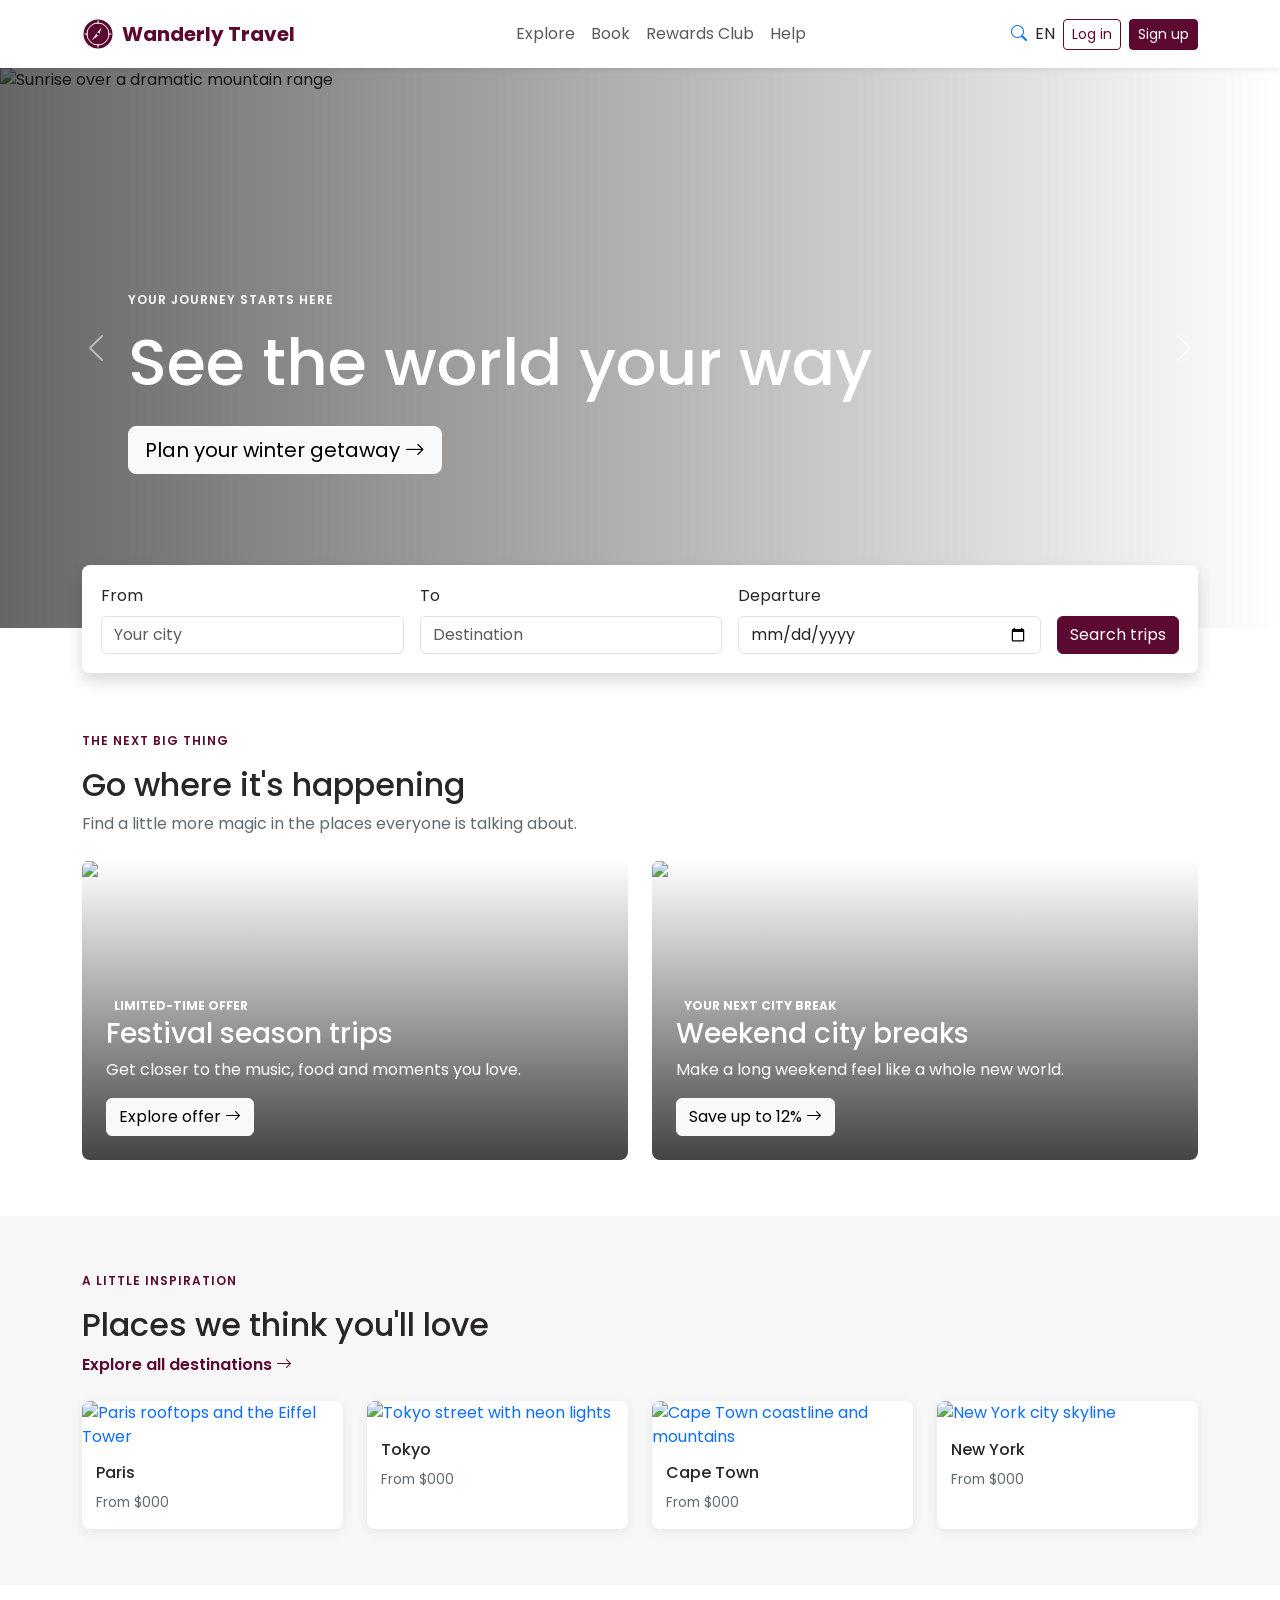
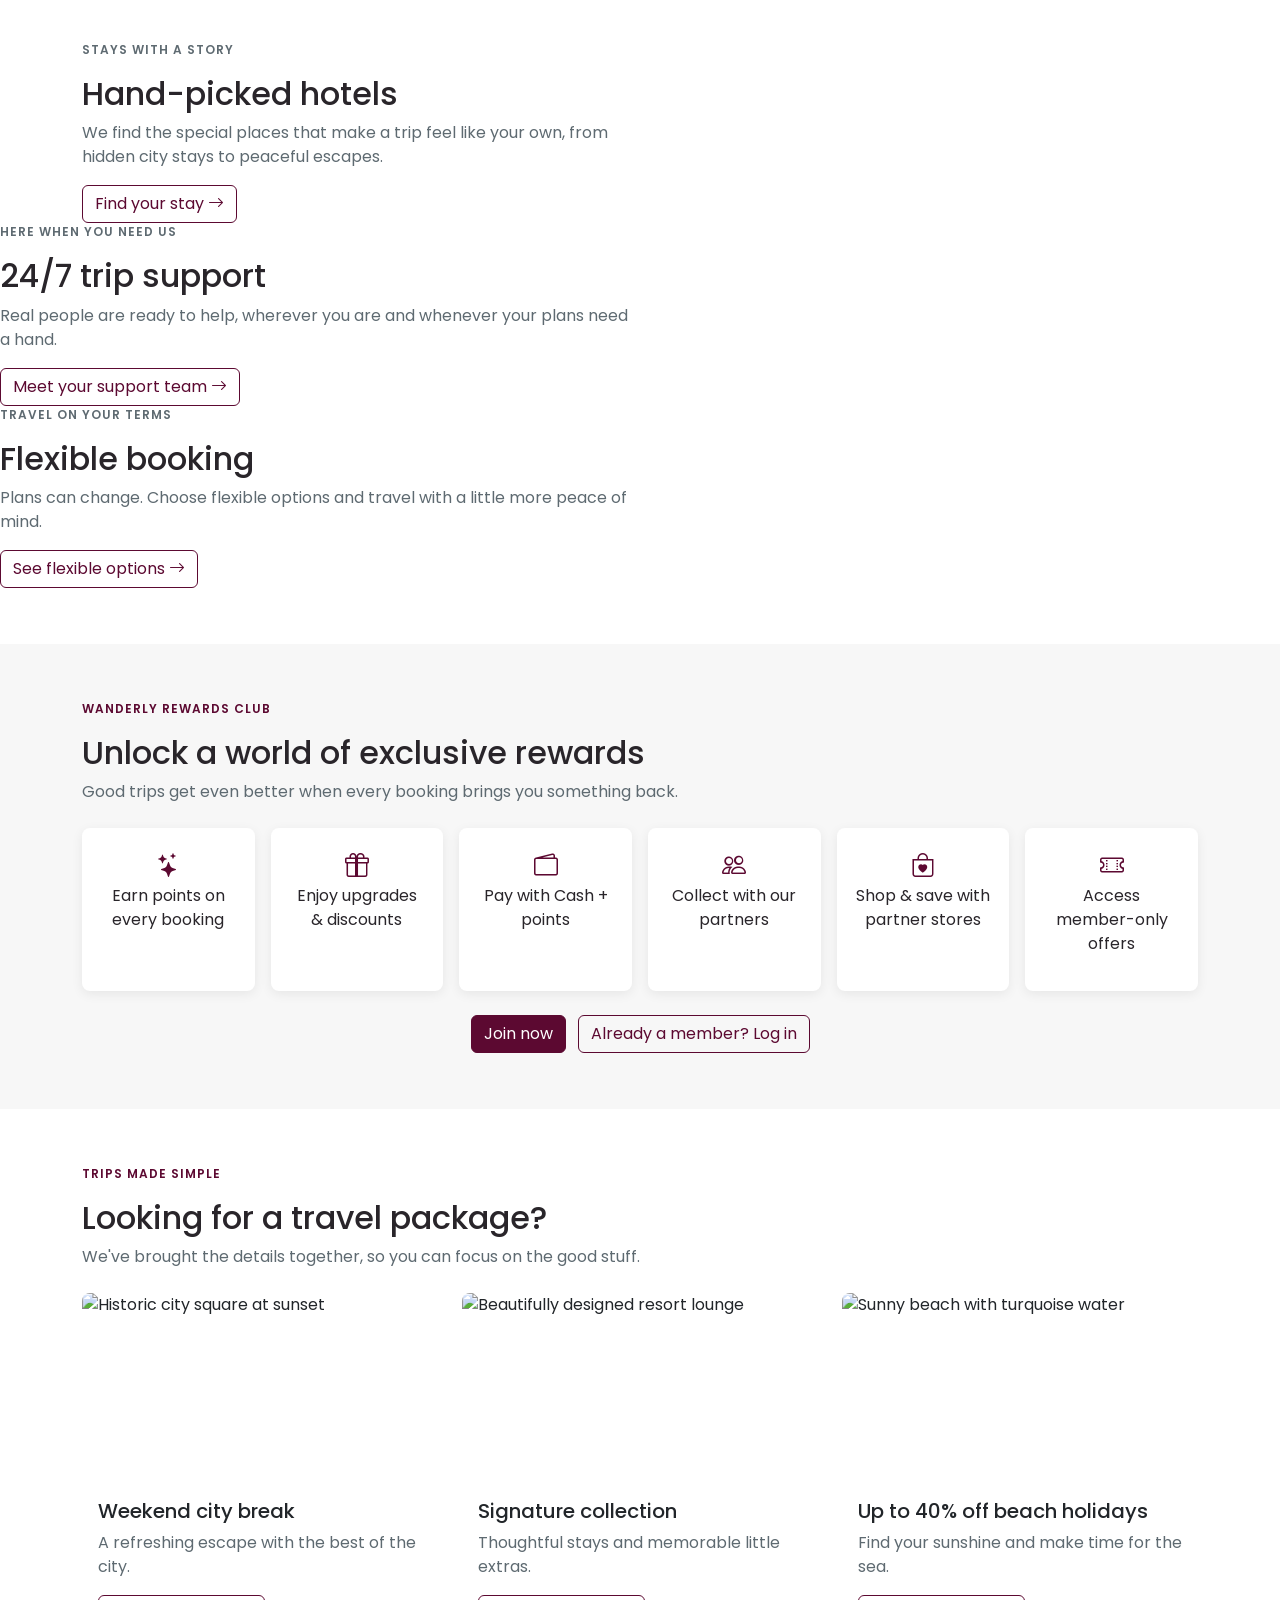
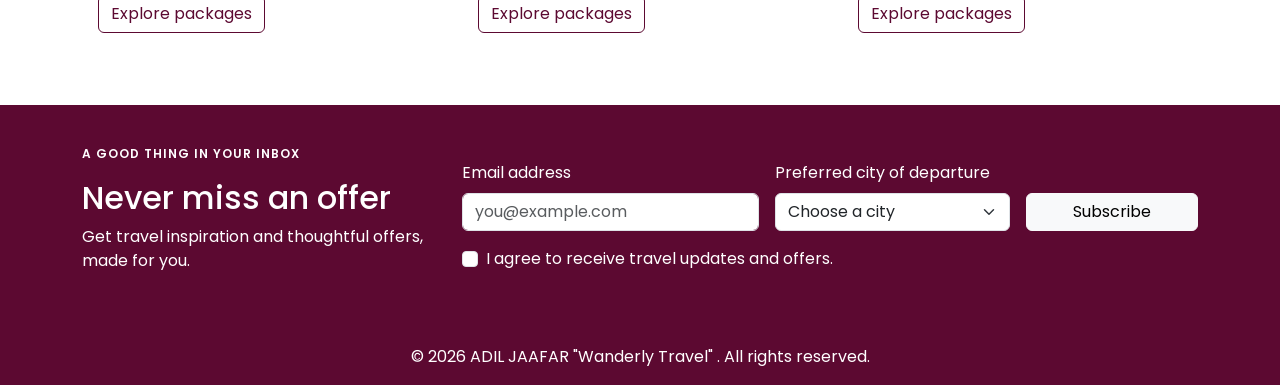
==== index.html @ 96614639 "Update navbar link from wanderly.html to index.html" ====
<!-- main sitweb wanderly-->

<!doctype html>
<html lang="en">
  <head>
    <meta charset="utf-8">
    <meta name="viewport" content="width=device-width, initial-scale=1">
    <meta name="description" content="Discover thoughtful trips and unforgettable destinations with Wanderly Travel.">
    <title>Wanderly Travel | Your journey starts here</title>
    <link href="https://cdn.jsdelivr.net/npm/bootstrap@5.3.3/dist/css/bootstrap.min.css" rel="stylesheet">
    <link href="https://cdn.jsdelivr.net/npm/bootstrap-icons@1.11.3/font/bootstrap-icons.css" rel="stylesheet">
    <link href="https://fonts.googleapis.com/css2?family=Poppins:wght@400;500;600;700&display=swap" rel="stylesheet">
    <link href="style.css" rel="stylesheet">
  </head>
  <body>
    <!-- Shared navigation -->
    <nav class="navbar navbar-expand-lg navbar-light bg-white sticky-top shadow-sm">
      <div class="container">
        <a class="navbar-brand logo" href="index.html">
          <img src="wanderly-logo.svg" alt="Wanderly Travel logo">
          <span>Wanderly Travel</span>
        </a>
        <button class="navbar-toggler" type="button" data-bs-toggle="collapse" data-bs-target="#navLinks" aria-controls="navLinks" aria-expanded="false" aria-label="Toggle navigation">
          <span class="navbar-toggler-icon"></span>
        </button>
        <div class="collapse navbar-collapse" id="navLinks">
          <ul class="navbar-nav mx-auto">
            <li class="nav-item">
              <a class="nav-link" href="explore.html">Explore</a>
            </li>
            <li class="nav-item">
              <a class="nav-link" href="book.html">Book</a>
            </li>
            <li class="nav-item">
              <a class="nav-link" href="rewards.html">Rewards Club</a>
            </li>
            <li class="nav-item">
              <a class="nav-link" href="help.html">Help</a>
            </li>
          </ul>
          <div class="nav-buttons d-flex align-items-center gap-2">
            <a class="search-link" href="#" aria-label="Search">
              <i class="bi bi-search"></i>
            </a>
            <span class="language">EN</span>
            <a class="btn btn-outline-main btn-sm" href="rewards.html">Log in</a>
            <a class="btn btn-main btn-sm" href="rewards.html">Sign up</a>
          </div>
        </div>
      </div>
    </nav>
    <main>
      <!-- Hero carousel -->
      <section class="hero">
        <div id="carousel" class="carousel slide" data-bs-ride="carousel">
          <div class="carousel-indicators">
            <button type="button" data-bs-target="#carousel" data-bs-slide-to="0" class="active" aria-current="true" aria-label="Slide 1"></button>
            <button type="button" data-bs-target="#carousel" data-bs-slide-to="1" aria-label="Slide 2"></button>
            <button type="button" data-bs-target="#carousel" data-bs-slide-to="2" aria-label="Slide 3"></button>
          </div>
          <div class="carousel-inner">
            <div class="carousel-item active">
              <img src="https://picsum.photos/seed/mountainjourney/1800/850" class="d-block w-100 hero-photo" alt="Sunrise over a dramatic mountain range">
              <div class="carousel-caption hero-text">
                <p class="sub-title text-white">YOUR JOURNEY STARTS HERE</p>
                <h1>See the world your way</h1>
                <a href="book.html" class="btn btn-light btn-lg mt-3">
                  Plan your winter getaway
                  <i class="bi bi-arrow-right"></i>
                </a>
              </div>
            </div>
            <div class="carousel-item">
              <img src="https://picsum.photos/seed/coastaljourney/1800/850" class="d-block w-100 hero-photo" alt="Colorful seaside town on the coast">
              <div class="carousel-caption hero-text">
                <p class="sub-title text-white">FIND YOUR NEXT FAVOURITE PLACE</p>
                <h1>See the world your way</h1>
                <a href="book.html" class="btn btn-light btn-lg mt-3">
                  Plan your winter getaway
                  <i class="bi bi-arrow-right"></i>
                </a>
              </div>
            </div>
            <div class="carousel-item">
              <img src="https://picsum.photos/seed/cityjourney/1800/850" class="d-block w-100 hero-photo" alt="City skyline glowing at sunset">
              <div class="carousel-caption hero-text">
                <p class="sub-title text-white">MAKE EVERY MOMENT COUNT</p>
                <h1>See the world your way</h1>
                <a href="book.html" class="btn btn-light btn-lg mt-3">
                  Plan your winter getaway
                  <i class="bi bi-arrow-right"></i>
                </a>
              </div>
            </div>
          </div>
          <button class="carousel-control-prev" type="button" data-bs-target="#carousel" data-bs-slide="prev" aria-label="Previous slide">
            <span class="carousel-control-prev-icon"></span>
          </button>
          <button class="carousel-control-next" type="button" data-bs-target="#carousel" data-bs-slide="next" aria-label="Next slide">
            <span class="carousel-control-next-icon"></span>
          </button>
        </div>
        <!-- Simple booking form overlaps the hero -->
        <div class="container search-box">
          <form id="searchForm" class="search-form shadow" novalidate>
            <div class="row g-3 align-items-end">
              <div class="col-md">
                <label class="form-label" for="from">From</label>
                <input class="form-control" id="from" name="from" placeholder="Your city" required>
              </div>
              <div class="col-md">
                <label class="form-label" for="to">To</label>
                <input class="form-control" id="to" name="to" placeholder="Destination" required>
              </div>
              <div class="col-md">
                <label class="form-label" for="date">Departure</label>
                <input class="form-control" type="date" id="date" name="departure" required>
              </div>
              <div class="col-md-auto">
                <button class="btn btn-main" type="submit">Search trips</button>
              </div>
            </div>
            <div class="form-message" aria-live="polite"></div>
          </form>
        </div>
      </section>
      <section class="section">
        <div class="container">
          <div class="heading">
            <p class="sub-title">THE NEXT BIG THING</p>
            <h2>Go where it's happening</h2>
            <p>Find a little more magic in the places everyone is talking about.</p>
          </div>
          <div class="row g-4">
            <div class="col-md-6">
              <article class="offer-card">
                <img src="https://picsum.photos/seed/festivaltrip/900/560" alt="Festival lights and a lively crowd">
                <div class="offer-text">
                  <span class="badge rounded-pill">LIMITED-TIME OFFER</span>
                  <h3>Festival season trips</h3>
                  <p>Get closer to the music, food and moments you love.</p>
                  <a href="explore.html" class="btn btn-light">
                    Explore offer
                    <i class="bi bi-arrow-right"></i>
                  </a>
                </div>
              </article>
            </div>
            <div class="col-md-6">
              <article class="offer-card">
                <img src="https://picsum.photos/seed/weekendcity/900/560" alt="European city street ready for a weekend visit">
                <div class="offer-text">
                  <span class="badge rounded-pill">YOUR NEXT CITY BREAK</span>
                  <h3>Weekend city breaks</h3>
                  <p>Make a long weekend feel like a whole new world.</p>
                  <a href="book.html" class="btn btn-light">
                    Save up to 12%
                    <i class="bi bi-arrow-right"></i>
                  </a>
                </div>
              </article>
            </div>
          </div>
        </div>
      </section>
      <section class="section bg-light-custom">
        <div class="container">
          <div class="heading">
            <p class="sub-title">A LITTLE INSPIRATION</p>
            <h2>Places we think you'll love</h2>
            <a href="explore.html" class="simple-link">
              Explore all destinations
              <i class="bi bi-arrow-right"></i>
            </a>
          </div>
          <div class="row g-4">
            <div class="col-6 col-lg-3">
              <a href="explore.html" class="place-card">
                <img src="https://picsum.photos/seed/paris/800/600" alt="Paris rooftops and the Eiffel Tower">
                <div>
                  <h3>Paris</h3>
                  <span>From $000</span>
                </div>
              </a>
            </div>
            <div class="col-6 col-lg-3">
              <a href="explore.html" class="place-card">
                <img src="https://picsum.photos/seed/tokyo/800/600" alt="Tokyo street with neon lights">
                <div>
                  <h3>Tokyo</h3>
                  <span>From $000</span>
                </div>
              </a>
            </div>
            <div class="col-6 col-lg-3">
              <a href="explore.html" class="place-card">
                <img src="https://picsum.photos/seed/capetown/800/600" alt="Cape Town coastline and mountains">
                <div>
                  <h3>Cape Town</h3>
                  <span>From $000</span>
                </div>
              </a>
            </div>
            <div class="col-6 col-lg-3">
              <a href="explore.html" class="place-card">
                <img src="https://picsum.photos/seed/newyork/800/600" alt="New York city skyline">
                <div>
                  <h3>New York</h3>
                  <span>From $000</span>
                </div>
              </a>
            </div>
          </div>
        </div>
      </section>
      <section class="section">
        <div class="container">
          <div class="row g-5 align-items-center highlight">
            <div class="col-md-6"></div>
          </div>
          <div class="col-md-6 highlight-text">
            <p class="sub-title">STAYS WITH A STORY</p>
            <h2>Hand-picked hotels</h2>
            <p>We find the special places that make a trip feel like your own, from hidden city stays to peaceful escapes.</p>
            <a href="book.html" class="btn btn-outline-main">
              Find your stay
              <i class="bi bi-arrow-right"></i>
            </a>
          </div>
        </div>
        <div class="row g-5 align-items-center highlight flex-md-row-reverse">
          <div class="col-md-6"></div>
        </div>
        <div class="col-md-6 highlight-text">
          <p class="sub-title">HERE WHEN YOU NEED US</p>
          <h2>24/7 trip support</h2>
          <p>Real people are ready to help, wherever you are and whenever your plans need a hand.</p>
          <a href="help.html" class="btn btn-outline-main">
            Meet your support team
            <i class="bi bi-arrow-right"></i>
          </a>
        </div>
      </div>
      <div class="row g-5 align-items-center highlight">
        <div class="col-md-6"></div>
      </div>
      <div class="col-md-6 highlight-text">
        <p class="sub-title">TRAVEL ON YOUR TERMS</p>
        <h2>Flexible booking</h2>
        <p>Plans can change. Choose flexible options and travel with a little more peace of mind.</p>
        <a href="book.html" class="btn btn-outline-main">
          See flexible options
          <i class="bi bi-arrow-right"></i>
        </a>
      </div>
    </div>
  </div>
</section>
<section class="section bg-light-custom">
  <div class="container">
    <div class="heading">
      <p class="sub-title">WANDERLY REWARDS CLUB</p>
      <h2>Unlock a world of exclusive rewards</h2>
      <p>Good trips get even better when every booking brings you something back.</p>
    </div>
    <div class="row g-3">
      <div class="col-6 col-md-4 col-lg-2">
        <div class="benefit">
          <i class="bi bi-stars"></i>
          <p>Earn points on every booking</p>
        </div>
      </div>
      <div class="col-6 col-md-4 col-lg-2">
        <div class="benefit">
          <i class="bi bi-gift"></i>
          <p>Enjoy upgrades &amp; discounts</p>
        </div>
      </div>
      <div class="col-6 col-md-4 col-lg-2">
        <div class="benefit">
          <i class="bi bi-wallet2"></i>
          <p>Pay with Cash + points</p>
        </div>
      </div>
      <div class="col-6 col-md-4 col-lg-2">
        <div class="benefit">
          <i class="bi bi-people"></i>
          <p>Collect with our partners</p>
        </div>
      </div>
      <div class="col-6 col-md-4 col-lg-2">
        <div class="benefit">
          <i class="bi bi-bag-heart"></i>
          <p>Shop &amp; save with partner stores</p>
        </div>
      </div>
      <div class="col-6 col-md-4 col-lg-2">
        <div class="benefit">
          <i class="bi bi-ticket-perforated"></i>
          <p>Access member-only offers</p>
        </div>
      </div>
    </div>
    <div class="text-center mt-4">
      <a class="btn btn-main me-2" href="rewards.html">Join now</a>
      <a class="btn btn-outline-main" href="rewards.html">Already a member? Log in</a>
    </div>
  </div>
</section>
<section class="section">
  <div class="container">
    <div class="heading">
      <p class="sub-title">TRIPS MADE SIMPLE</p>
      <h2>Looking for a travel package?</h2>
      <p>We've brought the details together, so you can focus on the good stuff.</p>
    </div>
    <div class="row g-4">
      <div class="col-md-4">
        <div class="card package h-100">
          <img src="https://picsum.photos/seed/packagecity/800/500" class="card-img-top" alt="Historic city square at sunset">
          <div class="card-body">
            <h3 class="h5">Weekend city break</h3>
            <p>A refreshing escape with the best of the city.</p>
            <a href="book.html" class="btn btn-outline-main">Explore packages</a>
          </div>
        </div>
      </div>
      <div class="col-md-4">
        <div class="card package h-100">
          <img src="https://picsum.photos/seed/packagecollection/800/500" class="card-img-top" alt="Beautifully designed resort lounge">
          <div class="card-body">
            <h3 class="h5">Signature collection</h3>
            <p>Thoughtful stays and memorable little extras.</p>
            <a href="book.html" class="btn btn-outline-main">Explore packages</a>
          </div>
        </div>
      </div>
      <div class="col-md-4">
        <div class="card package h-100">
          <img src="https://picsum.photos/seed/packagebeach/800/500" class="card-img-top" alt="Sunny beach with turquoise water">
          <div class="card-body">
            <h3 class="h5">Up to 40% off beach holidays</h3>
            <p>Find your sunshine and make time for the sea.</p>
            <a href="book.html" class="btn btn-outline-main">Explore packages</a>
          </div>
        </div>
      </div>
    </div>
  </div>
</section>
<section class="newsletter">
  <div class="container">
    <div class="row align-items-center g-4">
      <div class="col-lg-4">
        <p class="sub-title text-white">A GOOD THING IN YOUR INBOX</p>
        <h2>Never miss an offer</h2>
        <p>Get travel inspiration and thoughtful offers, made for you.</p>
      </div>
      <div class="col-lg-8">
        <form data-validate-form novalidate>
          <div class="row g-3 align-items-end">
            <div class="col-md-5">
              <label class="form-label" for="email">Email address</label>
              <input class="form-control" id="email" name="email" type="email" placeholder="you@example.com" required>
            </div>
            <div class="col-md-4">
              <label class="form-label" for="city">Preferred city of departure</label>
              <select class="form-select" id="city" name="city" required>
                <option value="">Choose a city</option>
                <option>London</option>
                <option>New York</option>
                <option>Paris</option>
                <option>Singapore</option>
              </select>
            </div>
            <div class="col-md-3">
              <button class="btn btn-light w-100" type="submit">Subscribe</button>
            </div>
            <div class="col-12 form-check ms-2">
              <input class="form-check-input" type="checkbox" id="consent" name="consent" required>
              <label class="form-check-label" for="consent">I agree to receive travel updates and offers.</label>
            </div>
          </div>
          <div class="form-message" aria-live="polite"></div>
        </form>
      </div>
    </div>
  </div>
</section>
</main>
<footer class="footer">
  <div class="container">
    <p>&copy; 2026 ADIL JAAFAR "Wanderly Travel" . All rights reserved.</p>
  </div>
</footer>
<script src="https://cdn.jsdelivr.net/npm/bootstrap@5.3.3/dist/js/bootstrap.bundle.min.js"></script>
<script src="script.js"></script>
</body>
</html>
---- style.css ----
/* des styles pour sitweb wanderly. */
:root {
  --logo: #5c0931;
  --grey: #5e6a71;
  --light: #f7f7f7;
}
body {
  color: #29252a;
  font-family: "Poppins", sans-serif;
}
.logo, .simple-link {
  color: var(--logo);
}
.logo {
  align-items: center;
  display: inline-flex;
  font-weight: 700;
}
.logo img {
  height: 32px;
  margin-right: .5rem;
  width: 32px;
}
.navbar {
  min-height: 68px;
}
.navbar .nav-link.active {
  color: var(--logo);
  font-weight: 600;
}
.btn-main {
  background: var(--logo);
  border-color: var(--logo);
  color: white;
}
.btn-main:hover {
  background: #430622;
  color: white;
}
.btn-outline-main {
  border-color: var(--logo);
  color: var(--logo);
}
.btn-outline-main:hover {
  background: var(--logo);
  color: white;
}
.bg-light-custom {
  background: var(--light);
}
.section {
  padding: 3.5rem 0;
}
.heading {
  margin-bottom: 1.5rem;
}
.heading > p:not(.sub-title), .package p, .highlight-text p {
  color: var(--grey);
}
.sub-title {
  color: var(--logo);
  font-size: .75rem;
  font-weight: 600;
  letter-spacing: 1px;
}
.simple-link {
  font-weight: 600;
  text-decoration: none;
}
.hero {
  margin-bottom: 3rem;
  position: relative;
}
.hero-photo {
  height: 560px;
  object-fit: cover;
}
.carousel-item::after {
  background: linear-gradient(90deg, #0009, transparent);
  content: "";
  inset: 0;
  position: absolute;
}
.hero-text {
  bottom: 24%;
  left: 10%;
  text-align: left;
  z-index: 1;
}
.hero-text h1 {
  font-size: clamp(2rem, 5vw, 4rem);
}
.search-box {
  bottom: -45px;
  left: 0;
  position: absolute;
  right: 0;
}
.search-form {
  background: white;
  border-radius: 8px;
  padding: 1.2rem;
}
.form-message {
  margin-top: 1rem;
}
.form-message:empty {
  display: none;
}
.form-message .alert {
  margin-bottom: 0;
}
.offer-card {
  border-radius: 8px;
  color: white;
  height: 300px;
  overflow: hidden;
  position: relative;
}
.offer-card::after {
  background: linear-gradient(transparent, #000b);
  content: "";
  inset: 0;
  position: absolute;
}
.offer-card img {
  height: 100%;
  object-fit: cover;
  width: 100%;
}
.offer-text {
  bottom: 0;
  left: 0;
  padding: 1.5rem;
  position: absolute;
  z-index: 1;
}
.place-card {
  background: white;
  border-radius: 8px;
  box-shadow: 0 3px 12px #00000012;
  display: block;
  height: 100%;
  overflow: hidden;
  text-decoration: none;
}
.place-card img {
  height: 180px;
  object-fit: cover;
  width: 100%;
}
.place-card > div {
  padding: .9rem;
}
.place-card h2, .place-card h3 {
  color: #29252a;
  font-size: 1rem;
}
.place-card span:not(.badge) {
  color: var(--grey);
  font-size: .85rem;
}
.place .place-card img {
  height: 220px;
}
.side-photo {
  border-radius: 8px;
  max-height: 400px;
  object-fit: cover;
  width: 100%;
}
.highlight + .highlight {
  margin-top: 3rem;
}
.benefit, .service, .contact, .tier, .step {
  background: white;
  border-radius: 8px;
  box-shadow: 0 3px 12px #00000012;
  height: 100%;
  padding: 1.2rem;
}
.benefit {
  text-align: center;
}
.benefit i, .service i {
  color: var(--logo);
  font-size: 1.5rem;
}
.package {
  border: 0;
  border-radius: 8px;
  overflow: hidden;
}
.package .card-img-top {
  height: 190px;
  object-fit: cover;
}
.package-list {
  padding-left: 1.1rem;
}
.package-list i {
  color: var(--logo);
}
.newsletter, .banner {
  background: var(--logo);
  color: white;
}
.newsletter {
  padding: 2.5rem 0;
}
.banner {
  padding: 3.5rem 0;
}
.banner h1 {
  font-size: clamp(2rem, 5vw, 3.5rem);
}
.banner p:last-child {
  margin-bottom: 0;
}
.filter-btn {
  border-radius: 20px;
}
.service {
  color: inherit;
  display: block;
  text-decoration: none;
}
.service h2, .contact h2 {
  font-size: 1.1rem;
  margin-top: .7rem;
}
.contact p, .step p, .tier ul {
  color: var(--grey);
}
.icon {
  color: var(--logo);
  font-size: 1.5rem;
}
.featured {
  border: 2px solid var(--logo);
}
.featured > .badge {
  background: var(--logo);
  color: white;
}
.faq, .form-box {
  max-width: 850px;
}
.accordion-button:not(.collapsed) {
  background: white;
  color: var(--logo);
}
.form-box form {
  background: white;
  border-radius: 8px;
  padding: 1.5rem;
}
.newsletter .form-label {
  color: white;
}
.footer {
  background: var(--logo);
  color: white;
  padding: 1rem 0;
  text-align: center;
}
.footer p {
  margin: 0;
}
@media (max-width: 767px) {
  .section {
    padding: 2.5rem 0;
  }
  .hero-photo {
    height: 470px;
  }
  .hero-text {
    bottom: 25%;
    left: 8%;
  }
  .search-box {
    bottom: -170px;
    padding: 0 1rem;
  }
  .hero {
    margin-bottom: 11rem;
  }
  .place-card img, .place .place-card img {
    height: 150px;
  }
  .offer-card {
    height: 260px;
  }
}
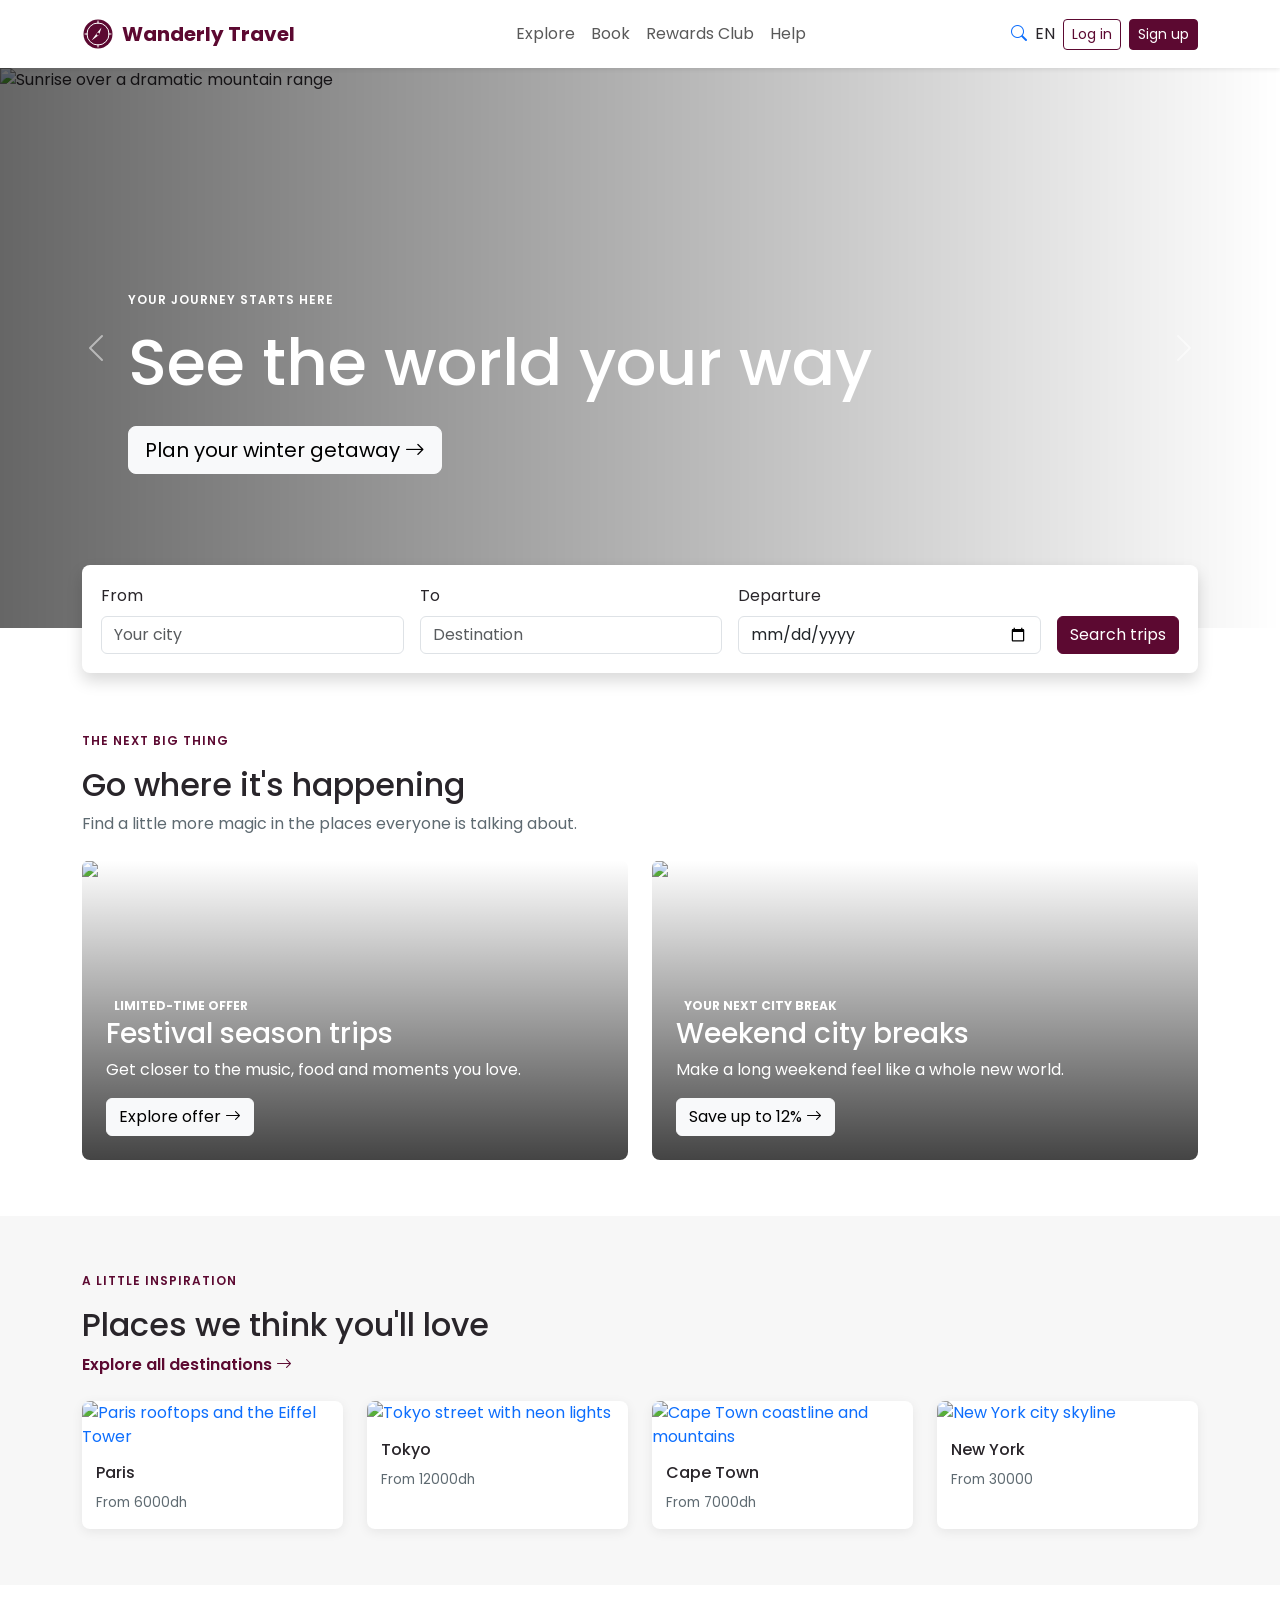
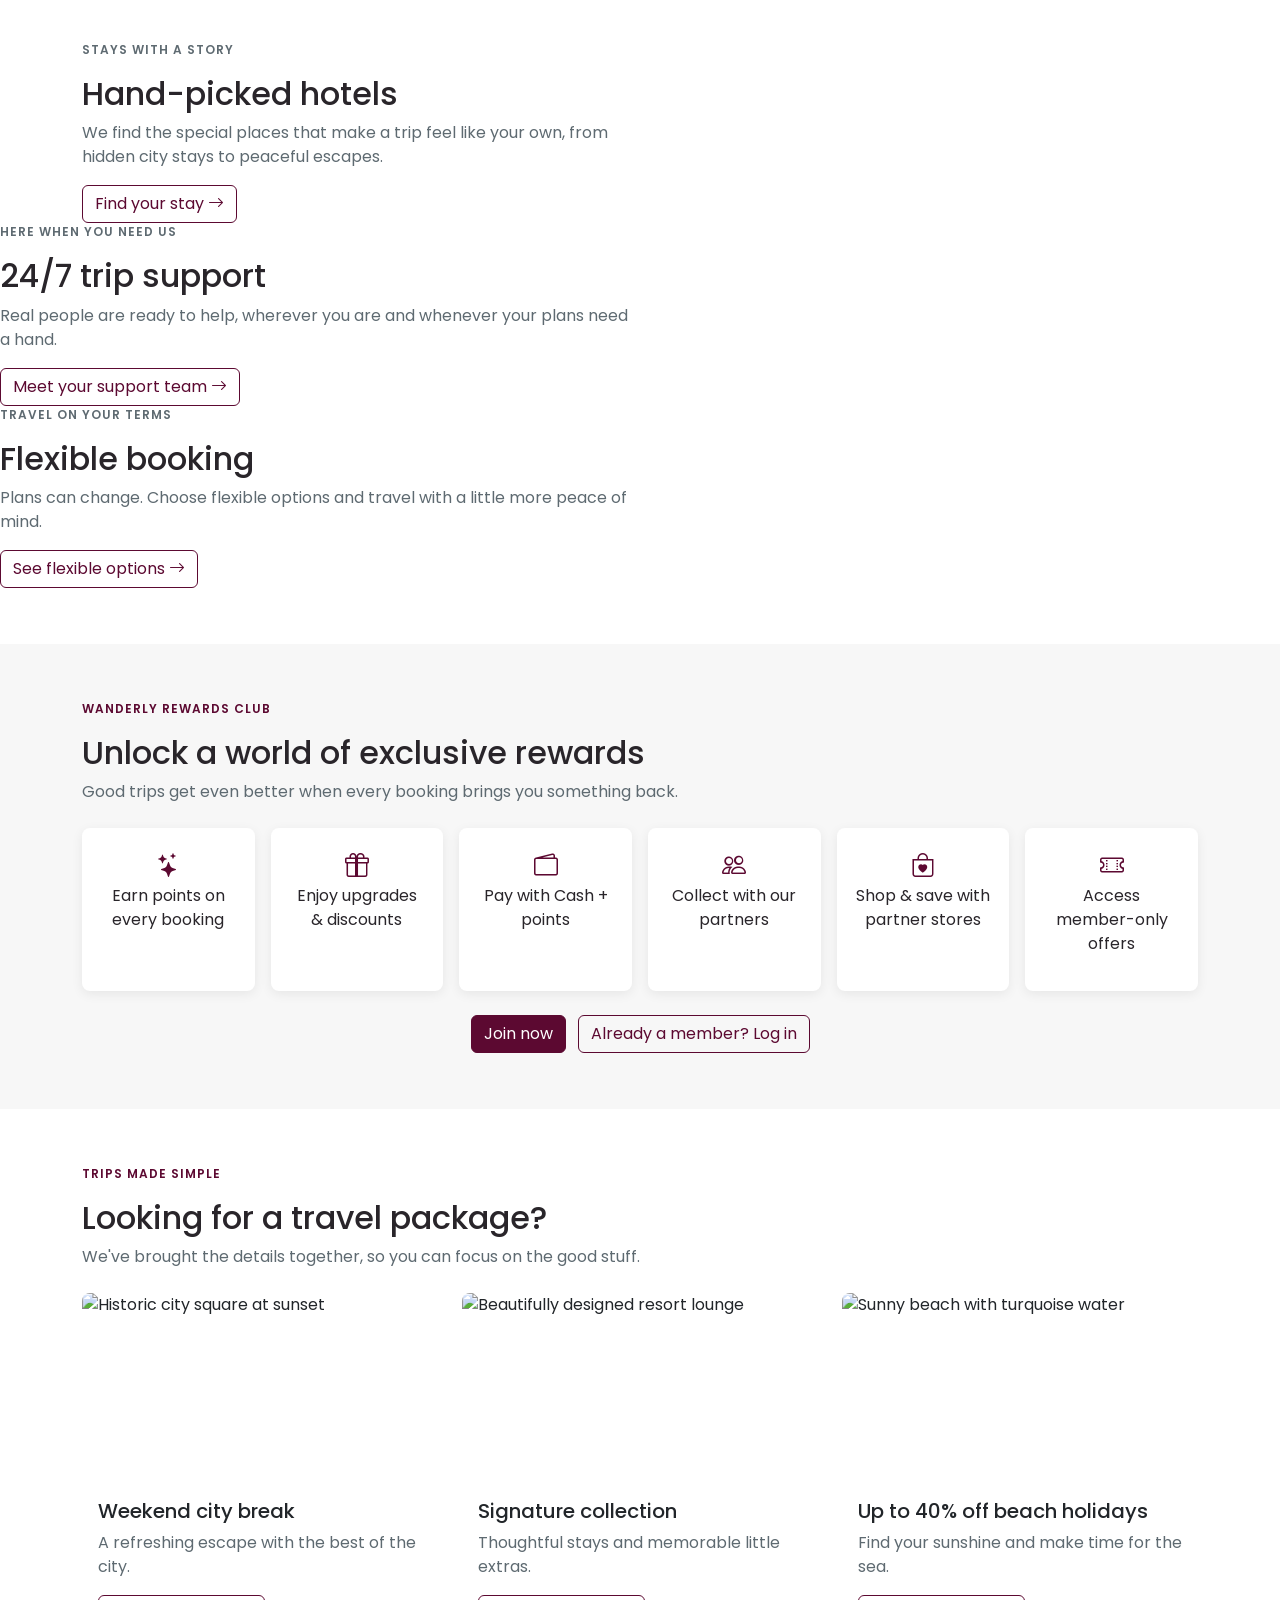
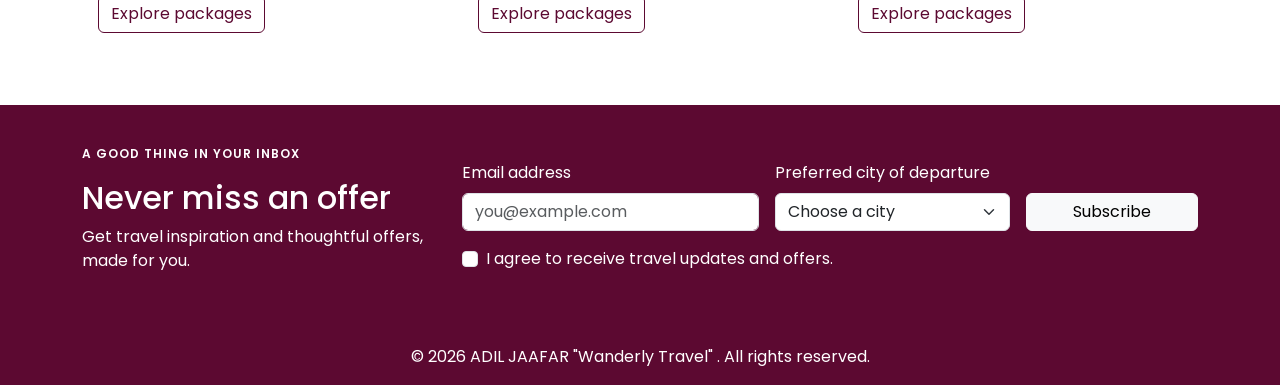
==== commit 614ad525: "Update index.html" ====
--- a/index.html
+++ b/index.html
@@ -179,7 +179,7 @@
                 <img src="https://picsum.photos/seed/paris/800/600" alt="Paris rooftops and the Eiffel Tower">
                 <div>
                   <h3>Paris</h3>
-                  <span>From $000</span>
+                  <span>From 6000dh</span>
                 </div>
               </a>
             </div>
@@ -188,7 +188,7 @@
                 <img src="https://picsum.photos/seed/tokyo/800/600" alt="Tokyo street with neon lights">
                 <div>
                   <h3>Tokyo</h3>
-                  <span>From $000</span>
+                  <span>From 12000dh</span>
                 </div>
               </a>
             </div>
@@ -197,7 +197,7 @@
                 <img src="https://picsum.photos/seed/capetown/800/600" alt="Cape Town coastline and mountains">
                 <div>
                   <h3>Cape Town</h3>
-                  <span>From $000</span>
+                  <span>From 7000dh</span>
                 </div>
               </a>
             </div>
@@ -206,7 +206,7 @@
                 <img src="https://picsum.photos/seed/newyork/800/600" alt="New York city skyline">
                 <div>
                   <h3>New York</h3>
-                  <span>From $000</span>
+                  <span>From 30000</span>
                 </div>
               </a>
             </div>
